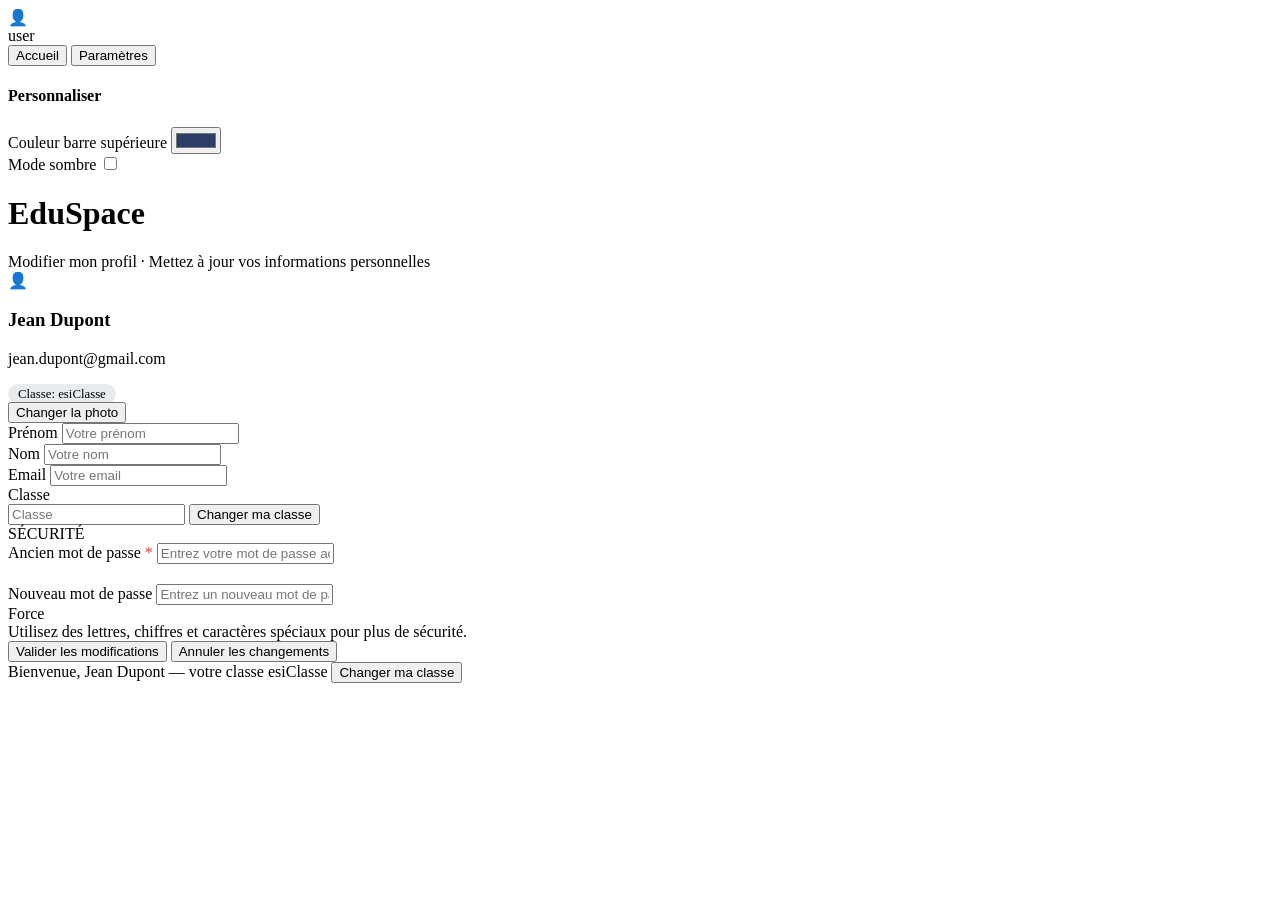
==== page3.html @ 5965fabf "Add files via upload" ====
<!DOCTYPE html>
<html lang="fr">
<head>
    <meta charset="UTF-8">
    <meta name="viewport" content="width=device-width, initial-scale=1.0, user-scalable=yes">
    <title>EduSpace - Mon profil</title>
    <!-- Font Awesome 6 -->
    <link rel="stylesheet" href="style.css">
</head>
<body>

<!-- TOP BAR -->
<div class="top-bar" id="topBar">
    <div class="profile-left">
        <div class="avatar-top" id="topAvatar">👤</div>
        <span class="user-name-top" id="topUserName">user</span>
    </div>
    <div class="nav-actions">
        <button class="nav-btn" id="homeBtn"><i class="fas fa-home"></i> <span>Accueil</span></button>
        <button class="nav-btn" id="settingsBtn"><i class="fas fa-sliders-h"></i> <span>Paramètres</span></button>
    </div>
</div>

<!-- PANEL PARAMÈTRES -->
<div id="settingsPanel" class="settings-panel hidden">
    <h4><i class="fas fa-palette"></i> Personnaliser</h4>
    <div class="setting-item">
        <label><i class="fas fa-fill-drip"></i> Couleur barre supérieure</label>
        <input type="color" id="topbarColorPicker" value="#2c3e66">
    </div>
    <div class="setting-item">
        <label><i class="fas fa-moon"></i> Mode sombre</label>
        <label class="switch">
            <input type="checkbox" id="darkModeToggle">
            <span class="slider"></span>
        </label>
    </div>
</div>

<!-- TOAST NOTIFICATIONS -->
<div class="toast-container" id="toastContainer"></div>

<!-- CONTENU PRINCIPAL -->
<div class="container-main">
    <div class="main-card">
        <h1>EduSpace</h1>
        <div class="sub">Modifier mon profil · Mettez à jour vos informations personnelles</div>

        <!-- Bloc utilisateur -->
        <div class="info-user-block">
            <div class="user-summary">
                <div class="avatar-large" id="mainAvatar">👤</div>
                <div class="user-details">
                    <h3 id="displayFullName">Jean Dupont</h3>
                    <p id="displayUserEmail">jean.dupont@gmail.com</p>
                    <span id="displayUserClass" style="background:#e9ecef; padding:3px 10px; border-radius:40px; font-size:0.8rem;">Classe: esiClasse</span>
                </div>
            </div>
            <button class="btn-outline" id="changePhotoBtn"><i class="fas fa-camera"></i> Changer la photo</button>
        </div>

        <!-- Formulaire -->
        <div class="form-row">
            <div class="form-group">
                <label>Prénom</label>
                <input type="text" id="firstNameInput" placeholder="Votre prénom">
            </div>
            <div class="form-group">
                <label>Nom</label>
                <input type="text" id="lastNameInput" placeholder="Votre nom">
            </div>
        </div>
        <div class="form-row">
            <div class="form-group">
                <label>Email</label>
                <input type="email" id="emailInput" placeholder="Votre email">
            </div>
            <div class="form-group">
                <label>Classe</label>
                <div class="class-with-button">
                    <input type="text" id="classInput" placeholder="Classe">
                    <button class="btn-small-class" id="inlineChangeClassBtn">Changer ma classe</button>
                </div>
            </div>
        </div>

        <!-- Sécurité -->
        <div class="security-area">
            <div class="security-title"><i class="fas fa-shield-alt"></i> SÉCURITÉ</div>
            <div class="form-group" style="margin-bottom: 20px;">
                <label>Ancien mot de passe <span style="color:#e53e3e;">*</span></label>
                <input type="password" id="oldPassword" placeholder="Entrez votre mot de passe actuel" autocomplete="current-password">
            </div>
            <div class="form-group">
                <label>Nouveau mot de passe</label>
                <input type="password" id="newPassword" placeholder="Entrez un nouveau mot de passe" autocomplete="new-password">
                <div class="password-strength">
                    <span class="strength-text" id="strengthText">Force</span>
                    <div class="strength-meter"><div class="strength-fill" id="strengthFill"></div></div>
                </div>
                <div class="password-hint">Utilisez des lettres, chiffres et caractères spéciaux pour plus de sécurité.</div>
            </div>
        </div>

        <!-- Actions -->
        <div class="form-actions">
            <button class="btn-validate" id="validateBtn"><i class="fas fa-check-circle"></i> Valider les modifications</button>
            <button class="btn-reset" id="resetBtn"><i class="fas fa-undo-alt"></i> Annuler les changements</button>
        </div>

        <!-- Footer -->
        <div class="welcome-footer">
            <span id="welcomeMessage">Bienvenue, Jean Dupont — votre classe esiClasse</span>
            <button class="btn-class" id="footerChangeClassBtn">Changer ma classe</button>
        </div>
    </div>
</div>

<script src="script.js">
</script>
</body>
</html>
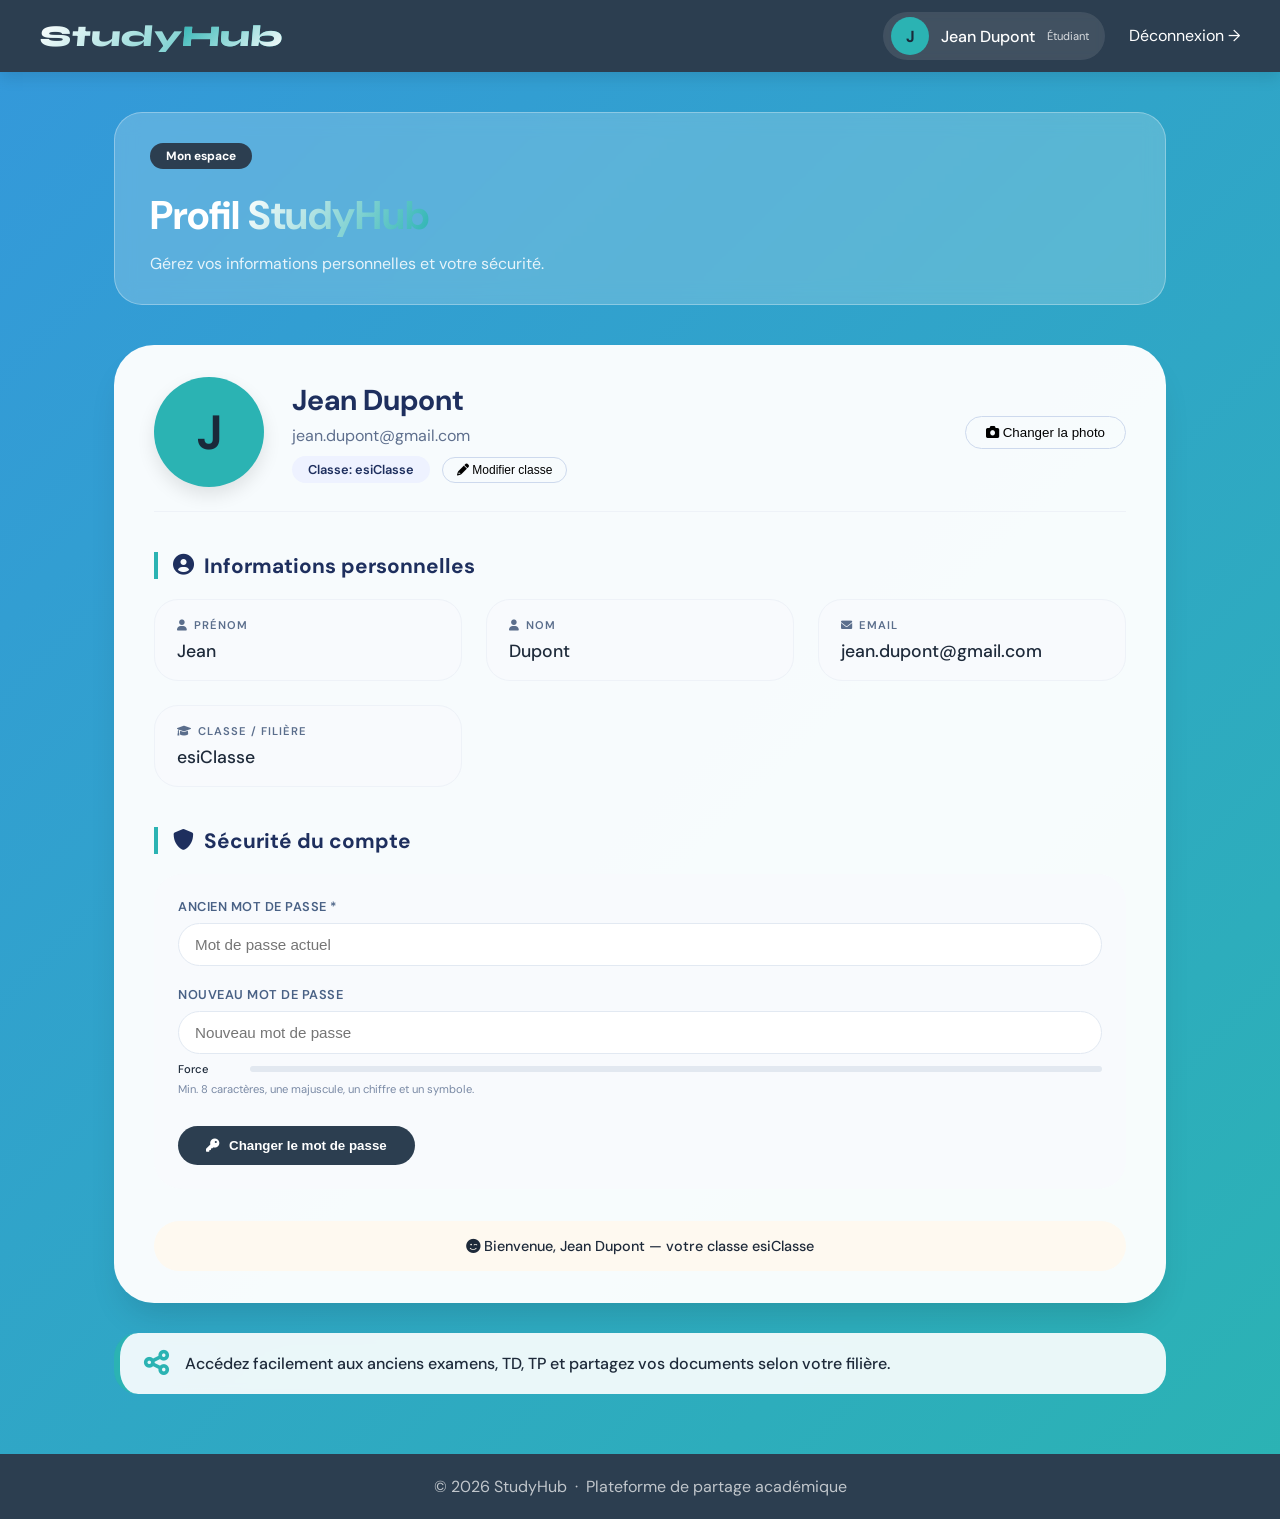
==== commit 92437411: "Add files via upload" ====
--- a/page3.html
+++ b/page3.html
@@ -3,120 +3,118 @@
 <head>
     <meta charset="UTF-8">
     <meta name="viewport" content="width=device-width, initial-scale=1.0, user-scalable=yes">
-    <title>EduSpace - Mon profil</title>
-    <!-- Font Awesome 6 -->
-    <link rel="stylesheet" href="style.css">
+    <title>StudyHub · Mon profil</title>
+    <link href="https://fonts.googleapis.com/css2?family=Syne:wght@400;600;700;800&family=DM+Sans:ital,wght@0,300;0,400;0,500;1,300&display=swap" rel="stylesheet">
+    <link rel="stylesheet" href="https://cdnjs.cloudflare.com/ajax/libs/font-awesome/6.0.0-beta3/css/all.min.css">
+    <link rel="stylesheet" href="style3.css">
 </head>
 <body>
 
-<!-- TOP BAR -->
-<div class="top-bar" id="topBar">
-    <div class="profile-left">
-        <div class="avatar-top" id="topAvatar">👤</div>
-        <span class="user-name-top" id="topUserName">user</span>
+<!-- HEADER (identique au dashboard) -->
+<header>
+    <a href="dashboard.html" class="logo-link">
+        <div class="logo">Study<span>Hub</span></div>
+    </a>
+    <div class="header-right">
+        <div class="user-pill" id="headerUserPill">
+            <div class="avatar" id="headerAvatar">👤</div>
+            <span class="user-name" id="headerUserName">Chargement...</span>
+            <span class="user-role" id="headerUserRole">Étudiant</span>
+        </div>
+        <span id="logoutBtn" class="logout-link">Déconnexion →</span>
     </div>
-    <div class="nav-actions">
-        <button class="nav-btn" id="homeBtn"><i class="fas fa-home"></i> <span>Accueil</span></button>
-        <button class="nav-btn" id="settingsBtn"><i class="fas fa-sliders-h"></i> <span>Paramètres</span></button>
+</header>
+
+<main>
+    <!-- Bannière de bienvenue -->
+    <div class="greeting">
+        <div class="greeting-tag">Mon espace</div>
+        <h1>Profil <em>StudyHub</em></h1>
+        <p>Gérez vos informations personnelles et votre sécurité.</p>
     </div>
-</div>
 
-<!-- PANEL PARAMÈTRES -->
-<div id="settingsPanel" class="settings-panel hidden">
-    <h4><i class="fas fa-palette"></i> Personnaliser</h4>
-    <div class="setting-item">
-        <label><i class="fas fa-fill-drip"></i> Couleur barre supérieure</label>
-        <input type="color" id="topbarColorPicker" value="#2c3e66">
-    </div>
-    <div class="setting-item">
-        <label><i class="fas fa-moon"></i> Mode sombre</label>
-        <label class="switch">
-            <input type="checkbox" id="darkModeToggle">
-            <span class="slider"></span>
-        </label>
-    </div>
-</div>
-
-<!-- TOAST NOTIFICATIONS -->
-<div class="toast-container" id="toastContainer"></div>
-
-<!-- CONTENU PRINCIPAL -->
-<div class="container-main">
-    <div class="main-card">
-        <h1>EduSpace</h1>
-        <div class="sub">Modifier mon profil · Mettez à jour vos informations personnelles</div>
-
-        <!-- Bloc utilisateur -->
-        <div class="info-user-block">
-            <div class="user-summary">
-                <div class="avatar-large" id="mainAvatar">👤</div>
-                <div class="user-details">
-                    <h3 id="displayFullName">Jean Dupont</h3>
-                    <p id="displayUserEmail">jean.dupont@gmail.com</p>
-                    <span id="displayUserClass" style="background:#e9ecef; padding:3px 10px; border-radius:40px; font-size:0.8rem;">Classe: esiClasse</span>
+    <div class="profile-container">
+        <!-- SECTION 1 : EN-TÊTE AVATAR + ACTIONS -->
+        <div class="profile-header-card">
+            <div class="avatar-large" id="profileLargeAvatar">
+                <span id="avatarInitial">👤</span>
+            </div>
+            <div class="profile-header-info">
+                <h2 id="profileFullName">Jean Dupont</h2>
+                <p id="profileEmail">jean.dupont@gmail.com</p>
+                <div class="class-badge-container">
+                    <span class="class-badge" id="profileClassBadge">Classe: ESI</span>
+                    <button class="btn-icon" id="editClassBtn"><i class="fas fa-pencil-alt"></i> Modifier classe</button>
                 </div>
             </div>
-            <button class="btn-outline" id="changePhotoBtn"><i class="fas fa-camera"></i> Changer la photo</button>
+            <button class="btn-photo" id="changePhotoBtn"><i class="fas fa-camera"></i> Changer la photo</button>
         </div>
 
-        <!-- Formulaire -->
-        <div class="form-row">
-            <div class="form-group">
-                <label>Prénom</label>
-                <input type="text" id="firstNameInput" placeholder="Votre prénom">
-            </div>
-            <div class="form-group">
-                <label>Nom</label>
-                <input type="text" id="lastNameInput" placeholder="Votre nom">
-            </div>
-        </div>
-        <div class="form-row">
-            <div class="form-group">
-                <label>Email</label>
-                <input type="email" id="emailInput" placeholder="Votre email">
-            </div>
-            <div class="form-group">
-                <label>Classe</label>
-                <div class="class-with-button">
-                    <input type="text" id="classInput" placeholder="Classe">
-                    <button class="btn-small-class" id="inlineChangeClassBtn">Changer ma classe</button>
+        <!-- SECTION 2 : INFORMATIONS PERSONNELLES (lecture seule, bien organisées) -->
+        <div class="info-section">
+            <h3 class="section-title"><i class="fas fa-user-circle"></i> Informations personnelles</h3>
+            <div class="info-grid">
+                <div class="info-card">
+                    <div class="info-label"><i class="fas fa-user"></i> Prénom</div>
+                    <div class="info-value" id="displayFirstName">Jean</div>
+                </div>
+                <div class="info-card">
+                    <div class="info-label"><i class="fas fa-user"></i> Nom</div>
+                    <div class="info-value" id="displayLastName">Dupont</div>
+                </div>
+                <div class="info-card">
+                    <div class="info-label"><i class="fas fa-envelope"></i> Email</div>
+                    <div class="info-value" id="displayEmail">jean.dupont@gmail.com</div>
+                </div>
+                <div class="info-card">
+                    <div class="info-label"><i class="fas fa-graduation-cap"></i> Classe / Filière</div>
+                    <div class="info-value" id="displayClass">esiClasse</div>
                 </div>
             </div>
         </div>
 
-        <!-- Sécurité -->
-        <div class="security-area">
-            <div class="security-title"><i class="fas fa-shield-alt"></i> SÉCURITÉ</div>
-            <div class="form-group" style="margin-bottom: 20px;">
-                <label>Ancien mot de passe <span style="color:#e53e3e;">*</span></label>
-                <input type="password" id="oldPassword" placeholder="Entrez votre mot de passe actuel" autocomplete="current-password">
-            </div>
-            <div class="form-group">
-                <label>Nouveau mot de passe</label>
-                <input type="password" id="newPassword" placeholder="Entrez un nouveau mot de passe" autocomplete="new-password">
-                <div class="password-strength">
-                    <span class="strength-text" id="strengthText">Force</span>
-                    <div class="strength-meter"><div class="strength-fill" id="strengthFill"></div></div>
+        <!-- SECTION 3 : SÉCURITÉ (CHANGEMENT DE MOT DE PASSE) -->
+        <div class="security-section">
+            <h3 class="section-title"><i class="fas fa-shield-alt"></i> Sécurité du compte</h3>
+            <div class="security-form">
+                <div class="form-group">
+                    <label>Ancien mot de passe <span class="required">*</span></label>
+                    <input type="password" id="oldPassword" placeholder="Mot de passe actuel" autocomplete="current-password">
                 </div>
-                <div class="password-hint">Utilisez des lettres, chiffres et caractères spéciaux pour plus de sécurité.</div>
+                <div class="form-group">
+                    <label>Nouveau mot de passe</label>
+                    <input type="password" id="newPassword" placeholder="Nouveau mot de passe" autocomplete="new-password">
+                    <div class="password-strength">
+                        <span class="strength-text" id="strengthText">Force</span>
+                        <div class="strength-meter">
+                            <div class="strength-fill" id="strengthFill"></div>
+                        </div>
+                    </div>
+                    <div class="password-hint">Min. 8 caractères, une majuscule, un chiffre et un symbole.</div>
+                </div>
+                <button class="btn-change-pwd" id="changePasswordBtn"><i class="fas fa-key"></i> Changer le mot de passe</button>
             </div>
         </div>
 
-        <!-- Actions -->
-        <div class="form-actions">
-            <button class="btn-validate" id="validateBtn"><i class="fas fa-check-circle"></i> Valider les modifications</button>
-            <button class="btn-reset" id="resetBtn"><i class="fas fa-undo-alt"></i> Annuler les changements</button>
-        </div>
-
-        <!-- Footer -->
-        <div class="welcome-footer">
-            <span id="welcomeMessage">Bienvenue, Jean Dupont — votre classe esiClasse</span>
-            <button class="btn-class" id="footerChangeClassBtn">Changer ma classe</button>
+        <!-- PETIT RAPPEL (footer de la carte) -->
+        <div class="profile-footer-note" id="welcomeMessage">
+            <i class="fas fa-smile-wink"></i> Bienvenue, Jean Dupont — votre classe esiClasse
         </div>
     </div>
-</div>
 
-<script src="script.js">
-</script>
+    <!-- Bandeau fonctionnalités (identique dashboard) -->
+    <div class="feature-banner">
+        <i class="fas fa-share-alt"></i>
+        <span>Accédez facilement aux anciens examens, TD, TP et partagez vos documents selon votre filière.</span>
+    </div>
+</main>
+
+<footer>
+    © 2026 StudyHub &nbsp;·&nbsp; Plateforme de partage académique
+</footer>
+
+<div class="toast-container" id="toastContainer"></div>
+
+<script src="script3.js"></script>
 </body>
 </html>
--- a/style3.css
+++ b/style3.css
@@ -0,0 +1,479 @@
+/* ========== RESET & BASE ========== */
+* {
+    margin: 0;
+    padding: 0;
+    box-sizing: border-box;
+}
+
+body {
+    font-family: 'DM Sans', 'Segoe UI', sans-serif;
+    background: linear-gradient(135deg, #3498db, #2bb3b3);
+    min-height: 100vh;
+    color: #1e2a3a;
+}
+
+/* ========== HEADER ========== */
+header {
+    background: #2c3e50;
+    color: white;
+    display: flex;
+    justify-content: space-between;
+    align-items: center;
+    padding: 12px 40px;
+    flex-wrap: wrap;
+    gap: 15px;
+    box-shadow: 0 6px 14px rgba(0,0,0,0.1);
+}
+
+.logo-link {
+    text-decoration: none;
+}
+
+.logo {
+    font-family: 'Syne', 'Great Vibes', cursive;
+    font-size: 30px;
+    font-weight: 800;
+    background: linear-gradient(135deg, #fff, #2bb3b3);
+    background-clip: text;
+    -webkit-background-clip: text;
+    color: transparent;
+    transform: skewX(-5deg);
+}
+
+.logo span {
+    background: linear-gradient(135deg, #2bb3b3, #fff);
+    background-clip: text;
+    -webkit-background-clip: text;
+    color: transparent;
+}
+
+.header-right {
+    display: flex;
+    align-items: center;
+    gap: 24px;
+}
+
+.user-pill {
+    display: flex;
+    align-items: center;
+    gap: 12px;
+    background: rgba(255,255,255,0.1);
+    padding: 5px 16px 5px 8px;
+    border-radius: 40px;
+    backdrop-filter: blur(4px);
+}
+
+.avatar {
+    width: 38px;
+    height: 38px;
+    background: #2bb3b3;
+    border-radius: 50%;
+    display: flex;
+    align-items: center;
+    justify-content: center;
+    font-weight: bold;
+    font-size: 1rem;
+    color: #1a2a3a;
+    background-size: cover;
+    background-position: center;
+}
+
+.user-name {
+    font-weight: 500;
+}
+
+.user-role {
+    font-size: 0.7rem;
+    opacity: 0.8;
+}
+
+.logout-link {
+    color: white;
+    text-decoration: none;
+    cursor: pointer;
+    border-bottom: 1px solid transparent;
+    transition: 0.2s;
+}
+
+.logout-link:hover {
+    border-bottom-color: #2bb3b3;
+}
+
+/* ========== MAIN ========== */
+main {
+    max-width: 1100px;
+    margin: 40px auto;
+    padding: 0 24px;
+}
+
+.greeting {
+    background: rgba(255,255,255,0.2);
+    backdrop-filter: blur(10px);
+    border-radius: 28px;
+    padding: 30px 35px;
+    margin-bottom: 40px;
+    border: 1px solid rgba(255,255,255,0.3);
+}
+
+.greeting-tag {
+    background: #2c3e50;
+    color: white;
+    padding: 5px 16px;
+    border-radius: 30px;
+    font-size: 0.75rem;
+    font-weight: bold;
+    display: inline-block;
+    margin-bottom: 20px;
+}
+
+.greeting h1 {
+    font-size: 2.5rem;
+    color: white;
+    margin-bottom: 12px;
+}
+
+.greeting h1 em {
+    font-style: normal;
+    background: linear-gradient(120deg, #fff, #2bb3b3);
+    background-clip: text;
+    -webkit-background-clip: text;
+    color: transparent;
+}
+
+.greeting p {
+    color: rgba(255,255,255,0.85);
+}
+
+/* Conteneur principal profil */
+.profile-container {
+    background: rgba(255,255,255,0.96);
+    border-radius: 40px;
+    padding: 32px 40px;
+    box-shadow: 0 20px 35px -12px rgba(0,0,0,0.15);
+    margin-bottom: 30px;
+}
+
+/* En-tête profil */
+.profile-header-card {
+    display: flex;
+    align-items: center;
+    flex-wrap: wrap;
+    gap: 28px;
+    margin-bottom: 40px;
+    padding-bottom: 24px;
+    border-bottom: 1px solid #eef2f8;
+}
+
+.avatar-large {
+    width: 110px;
+    height: 110px;
+    background: #2bb3b3;
+    border-radius: 50%;
+    display: flex;
+    align-items: center;
+    justify-content: center;
+    font-size: 3rem;
+    font-weight: bold;
+    color: #1a2a3a;
+    background-size: cover;
+    background-position: center;
+    box-shadow: 0 8px 18px rgba(0,0,0,0.1);
+}
+
+.profile-header-info h2 {
+    font-size: 1.8rem;
+    font-weight: 700;
+    color: #1e2f5e;
+    margin-bottom: 6px;
+}
+
+.profile-header-info p {
+    color: #5e6f8d;
+    margin-bottom: 10px;
+}
+
+.class-badge-container {
+    display: flex;
+    align-items: center;
+    gap: 12px;
+    flex-wrap: wrap;
+}
+
+.class-badge {
+    background: #eef2ff;
+    padding: 5px 16px;
+    border-radius: 40px;
+    font-size: 0.8rem;
+    font-weight: 600;
+    color: #1e2f5e;
+}
+
+.btn-icon {
+    background: transparent;
+    border: 1px solid #cdd9ed;
+    padding: 5px 14px;
+    border-radius: 40px;
+    font-size: 0.75rem;
+    cursor: pointer;
+    transition: 0.2s;
+}
+
+.btn-icon:hover {
+    background: #eef2ff;
+    border-color: #2bb3b3;
+}
+
+.btn-photo {
+    margin-left: auto;
+    background: transparent;
+    border: 1px solid #cdd9ed;
+    padding: 8px 20px;
+    border-radius: 60px;
+    font-weight: 500;
+    cursor: pointer;
+    transition: 0.2s;
+}
+
+.btn-photo:hover {
+    background: #fff2e0;
+    border-color: #2bb3b3;
+}
+
+/* Section titres */
+.section-title {
+    font-size: 1.3rem;
+    font-weight: 700;
+    color: #1e2f5e;
+    margin-bottom: 20px;
+    display: flex;
+    align-items: center;
+    gap: 10px;
+    border-left: 4px solid #2bb3b3;
+    padding-left: 15px;
+}
+
+/* Grille d'informations personnelles */
+.info-grid {
+    display: grid;
+    grid-template-columns: repeat(auto-fit, minmax(260px, 1fr));
+    gap: 24px;
+    margin-bottom: 40px;
+}
+
+.info-card {
+    background: #f8fafd;
+    border-radius: 24px;
+    padding: 18px 22px;
+    transition: 0.2s;
+    border: 1px solid #eef2f8;
+}
+
+.info-card:hover {
+    transform: translateY(-3px);
+    box-shadow: 0 8px 18px rgba(0,0,0,0.05);
+}
+
+.info-label {
+    font-size: 0.7rem;
+    text-transform: uppercase;
+    letter-spacing: 1px;
+    font-weight: 600;
+    color: #5b6e8c;
+    margin-bottom: 8px;
+    display: flex;
+    align-items: center;
+    gap: 6px;
+}
+
+.info-value {
+    font-size: 1.1rem;
+    font-weight: 500;
+    color: #1e2a3a;
+    word-break: break-word;
+}
+
+/* Sécurité */
+.security-section {
+    margin-top: 20px;
+}
+
+.security-form {
+    background: #f8fafd;
+    border-radius: 28px;
+    padding: 24px;
+    margin-top: 10px;
+}
+
+.form-group {
+    margin-bottom: 20px;
+}
+
+.form-group label {
+    font-weight: 600;
+    display: block;
+    margin-bottom: 8px;
+    font-size: 0.8rem;
+    text-transform: uppercase;
+    letter-spacing: 0.5px;
+    color: #496185;
+}
+
+.form-group input {
+    width: 100%;
+    padding: 12px 16px;
+    border: 1px solid #e2e9f2;
+    border-radius: 28px;
+    font-size: 0.95rem;
+    background: white;
+    outline: none;
+}
+
+.form-group input:focus {
+    border-color: #2bb3b3;
+    box-shadow: 0 0 0 3px rgba(43,179,179,0.2);
+}
+
+.password-strength {
+    display: flex;
+    align-items: center;
+    gap: 12px;
+    margin-top: 8px;
+}
+
+.strength-meter {
+    flex: 1;
+    height: 6px;
+    background: #e2e8f0;
+    border-radius: 8px;
+    overflow: hidden;
+}
+
+.strength-fill {
+    height: 100%;
+    width: 0%;
+    background: #e53e3e;
+    transition: width 0.2s;
+}
+
+.strength-text {
+    font-size: 0.7rem;
+    min-width: 60px;
+    font-weight: 500;
+}
+
+.password-hint {
+    font-size: 0.7rem;
+    color: #7a8aa5;
+    margin-top: 6px;
+}
+
+.btn-change-pwd {
+    background: #2c3e50;
+    color: white;
+    border: none;
+    padding: 12px 28px;
+    border-radius: 44px;
+    font-weight: 600;
+    cursor: pointer;
+    transition: 0.2s;
+    margin-top: 10px;
+    display: inline-flex;
+    align-items: center;
+    gap: 10px;
+}
+
+.btn-change-pwd:hover {
+    background: #2bb3b3;
+    color: #1e2f5e;
+}
+
+.profile-footer-note {
+    background: #fef9f0;
+    padding: 16px 24px;
+    border-radius: 32px;
+    margin-top: 32px;
+    text-align: center;
+    font-weight: 500;
+    font-size: 0.9rem;
+}
+
+.feature-banner {
+    background: rgba(255,255,255,0.9);
+    border-left: 6px solid #2bb3b3;
+    border-radius: 24px;
+    padding: 16px 24px;
+    display: flex;
+    align-items: center;
+    gap: 16px;
+    font-weight: 500;
+    backdrop-filter: blur(4px);
+}
+
+.feature-banner i {
+    font-size: 1.8rem;
+    color: #2bb3b3;
+}
+
+footer {
+    background: #2c3e50;
+    text-align: center;
+    padding: 22px;
+    color: rgba(255,255,255,0.7);
+    margin-top: 60px;
+}
+
+/* Toast */
+.toast-container {
+    position: fixed;
+    bottom: 24px;
+    right: 24px;
+    z-index: 1000;
+    display: flex;
+    flex-direction: column;
+    gap: 10px;
+}
+
+.toast {
+    background: #2c3e50;
+    color: white;
+    padding: 12px 24px;
+    border-radius: 60px;
+    font-size: 0.85rem;
+    display: flex;
+    align-items: center;
+    gap: 10px;
+    animation: slideIn 0.3s ease;
+}
+
+.toast.success { background: #10b981; }
+.toast.error { background: #ef4444; }
+.toast.info { background: #3b82f6; }
+
+@keyframes slideIn {
+    from { transform: translateX(100%); opacity: 0; }
+    to { transform: translateX(0); opacity: 1; }
+}
+
+/* Responsive */
+@media (max-width: 750px) {
+    header {
+        flex-direction: column;
+        text-align: center;
+    }
+    .profile-container {
+        padding: 24px;
+    }
+    .profile-header-card {
+        flex-direction: column;
+        align-items: flex-start;
+    }
+    .btn-photo {
+        margin-left: 0;
+    }
+    .info-grid {
+        grid-template-columns: 1fr;
+    }
+    .security-form {
+        padding: 18px;
+    }
+}
